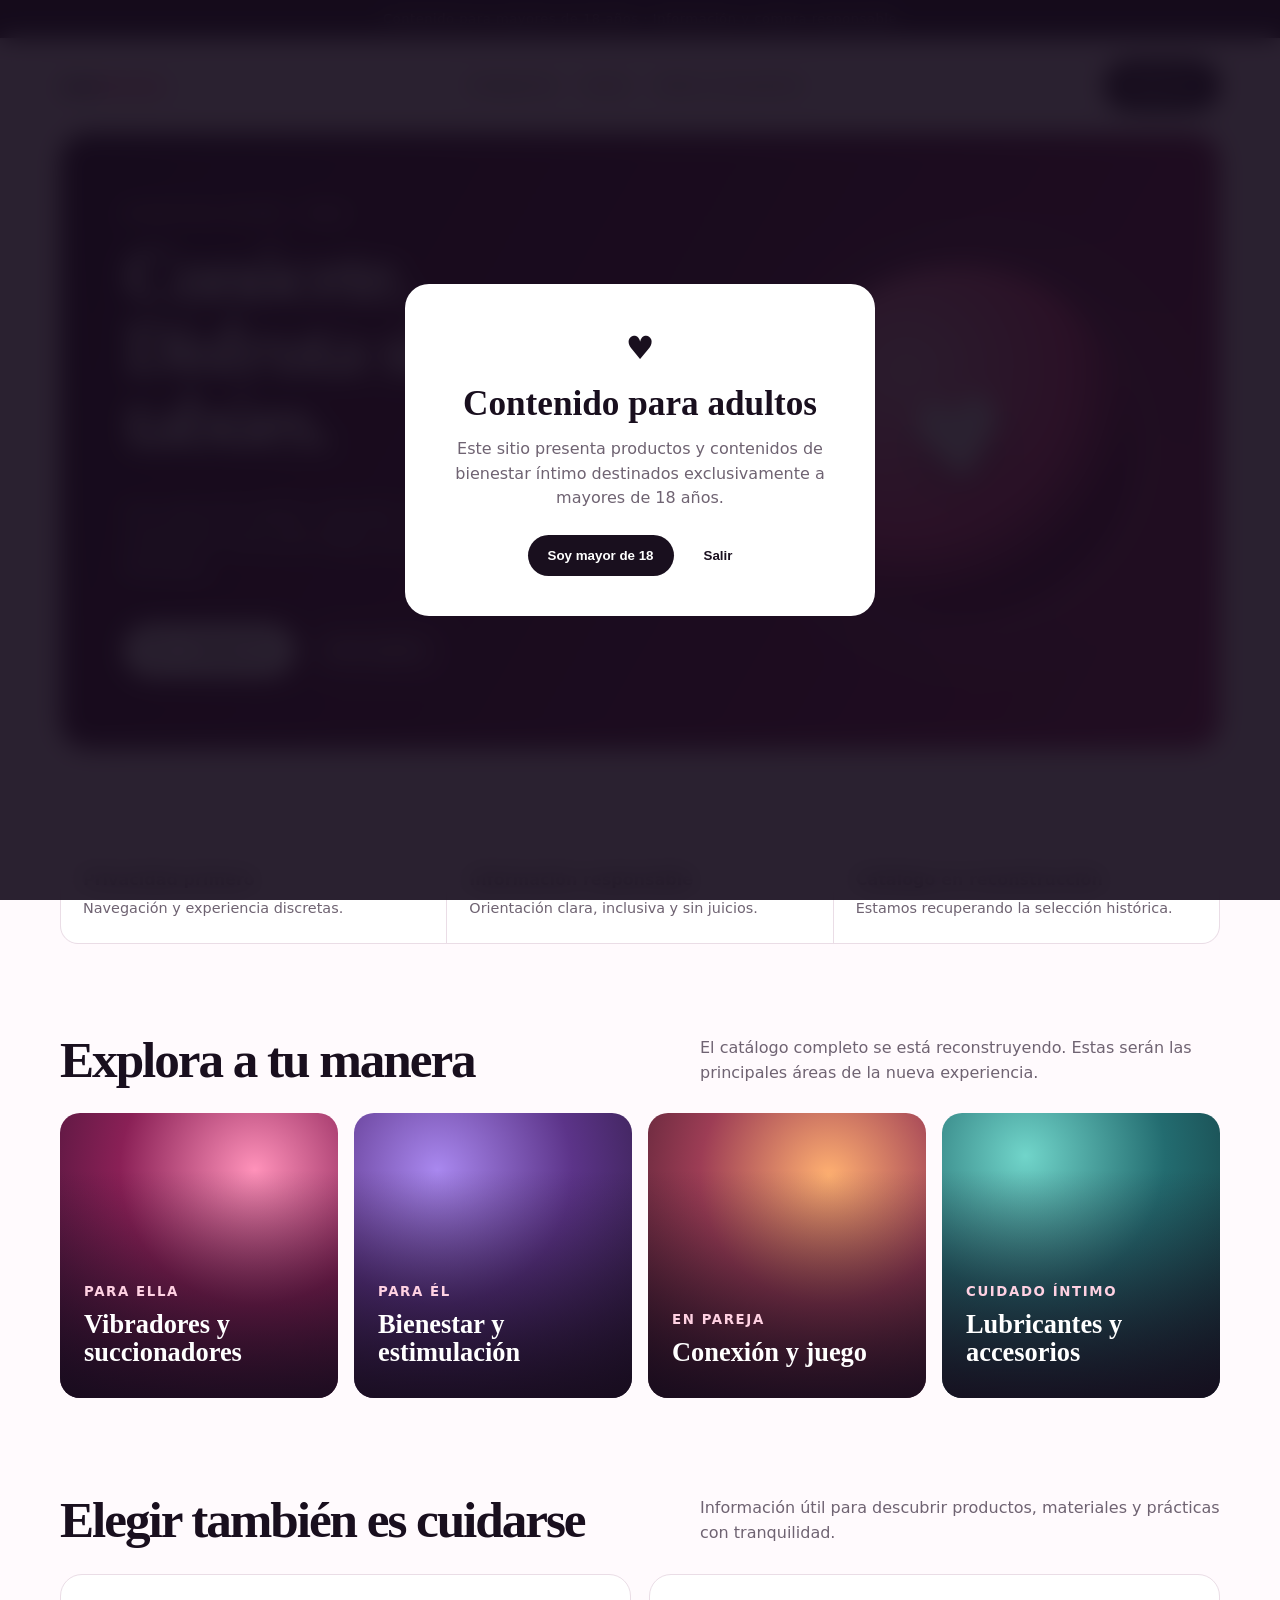
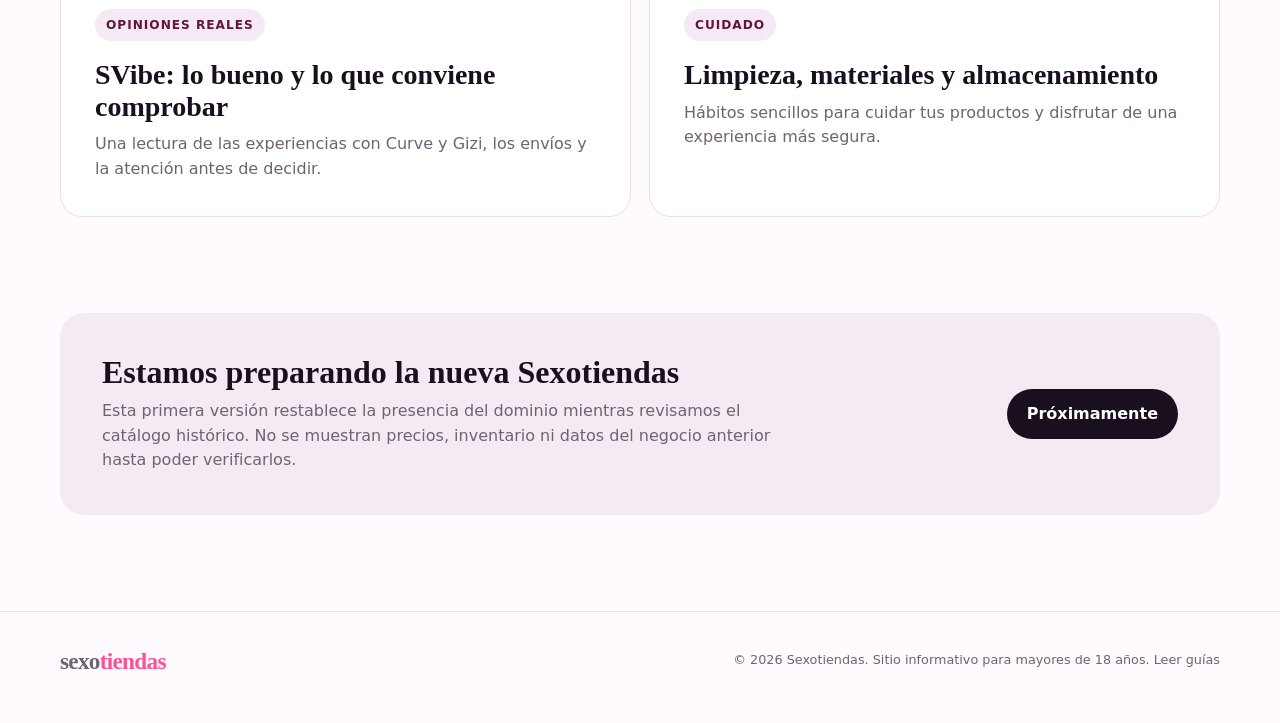
==== site/index.html @ d81ae7a6 "Publish Sofía SVibe review and blog on Sexotiendas" ====
<!doctype html>
<html lang="es">
<head>
  <meta charset="utf-8">
  <meta name="viewport" content="width=device-width,initial-scale=1">
  <title>Sexotiendas · Bienestar íntimo para adultos</title>
  <meta name="description" content="Guías y selección de bienestar íntimo para adultos, con información clara, compra discreta y envíos en Perú.">
  <meta name="robots" content="index,follow">
  <link rel="canonical" href="https://sexotiendas.com/">
  <meta property="og:type" content="website">
  <meta property="og:title" content="Sexotiendas · Bienestar íntimo para adultos">
  <meta property="og:description" content="Guías de bienestar íntimo para adultos en Perú, con información clara para decidir.">
  <meta property="og:url" content="https://sexotiendas.com/">
  <script type="application/ld+json">{"@context":"https://schema.org","@graph":[{"@type":"Organization","@id":"https://sexotiendas.com/#organization","name":"Sexotiendas","url":"https://sexotiendas.com/"},{"@type":"WebSite","@id":"https://sexotiendas.com/#website","name":"Sexotiendas","url":"https://sexotiendas.com/","publisher":{"@id":"https://sexotiendas.com/#organization"}},{"@type":"WebPage","name":"Sexotiendas · Bienestar íntimo para adultos","url":"https://sexotiendas.com/","isPartOf":{"@id":"https://sexotiendas.com/#website"}}]}</script>
  <link rel="icon" type="image/svg+xml" href="data:image/svg+xml,%3Csvg xmlns='http://www.w3.org/2000/svg' viewBox='0 0 64 64'%3E%3Crect width='64' height='64' rx='16' fill='%23180d20'/%3E%3Cpath d='M20 23c0-8 12-10 15-3 4-7 15-5 15 3 0 10-15 20-15 20S20 33 20 23Z' fill='%23ff4f94'/%3E%3C/svg%3E">
  <style>
    :root{--ink:#190f1e;--muted:#6f6372;--paper:#fffafd;--rose:#ff4f94;--wine:#65143f;--line:#eadde6;--lilac:#f4eaf4;--max:1160px}
    *{box-sizing:border-box}html{scroll-behavior:smooth}body{margin:0;background:var(--paper);color:var(--ink);font:16px/1.55 Inter,ui-sans-serif,system-ui,-apple-system,BlinkMacSystemFont,"Segoe UI",sans-serif}a{color:inherit;text-decoration:none}.wrap{width:min(calc(100% - 40px),var(--max));margin:auto}
    .top{background:var(--ink);color:#fff;font-size:.82rem;letter-spacing:.04em;text-align:center;padding:9px 16px}.nav{display:flex;align-items:center;justify-content:space-between;gap:24px;padding:22px 0}.brand{font:800 1.45rem/1 Georgia,serif;letter-spacing:-.03em}.brand i{color:var(--rose);font-style:normal}.links{display:flex;gap:26px;color:var(--muted);font-weight:650;font-size:.92rem}.pill{display:inline-flex;align-items:center;justify-content:center;border-radius:999px;padding:13px 20px;background:var(--ink);color:#fff;font-weight:750}.pill.light{background:#fff;color:var(--ink)}
    .hero{overflow:hidden;border-radius:28px;background:linear-gradient(120deg,#210e25 0%,#5b1740 55%,#9b245e 100%);color:#fff;display:grid;grid-template-columns:1.1fr .9fr;min-height:545px}.hero-copy{padding:72px 64px;display:flex;flex-direction:column;justify-content:center}.eyebrow{text-transform:uppercase;letter-spacing:.16em;font-size:.76rem;font-weight:800;color:#ffb8d3}.hero h1{font:700 clamp(3rem,6vw,5.5rem)/.95 Georgia,serif;letter-spacing:-.055em;margin:16px 0 24px;max-width:700px}.hero p{color:#ead8e6;max-width:580px;font-size:1.08rem}.actions{display:flex;gap:12px;flex-wrap:wrap;margin-top:26px}.visual{position:relative;display:grid;place-items:center;min-height:430px}.halo{width:min(76%,350px);aspect-ratio:1;border-radius:50%;background:radial-gradient(circle at 35% 30%,#ffc5da,#ff4f94 48%,#64143f 70%);box-shadow:0 0 0 26px #ffffff0b,0 0 0 62px #ffffff08}.heart{position:absolute;font-size:7rem;filter:drop-shadow(0 18px 25px #21081766);transform:rotate(-8deg)}
    .trust{display:grid;grid-template-columns:repeat(3,1fr);gap:1px;background:var(--line);border:1px solid var(--line);border-radius:18px;overflow:hidden;margin:24px 0 90px}.trust div{background:#fff;padding:22px}.trust b{display:block;margin-bottom:4px}.trust span{font-size:.9rem;color:var(--muted)}
    section{margin:0 0 96px}.head{display:flex;align-items:end;justify-content:space-between;gap:30px;margin-bottom:28px}.head h2{font:700 clamp(2rem,4vw,3.3rem)/1 Georgia,serif;letter-spacing:-.04em;margin:0}.head p{max-width:520px;color:var(--muted);margin:0}.grid{display:grid;grid-template-columns:repeat(4,1fr);gap:16px}.card{position:relative;min-height:285px;border-radius:20px;padding:24px;overflow:hidden;color:#fff;display:flex;flex-direction:column;justify-content:end}.card:before{content:"";position:absolute;inset:0;background:linear-gradient(180deg,transparent 20%,#160b1cdd 100%)}.card>*{position:relative}.card small{text-transform:uppercase;letter-spacing:.12em;font-weight:800;color:#ffd1e2}.card h3{font:700 1.65rem/1.05 Georgia,serif;margin:8px 0}.card:nth-child(1){background:radial-gradient(circle at 70% 20%,#ff92ba,#8a2056 45%,#2a102d)}.card:nth-child(2){background:radial-gradient(circle at 30% 20%,#a988ef,#5c3489 45%,#21142c)}.card:nth-child(3){background:radial-gradient(circle at 65% 22%,#ffb071,#9d3d55 45%,#2b1223)}.card:nth-child(4){background:radial-gradient(circle at 30% 15%,#71d5ca,#236c70 45%,#10272d)}
    .guide{display:grid;grid-template-columns:1fr 1fr;gap:18px}.story{border:1px solid var(--line);border-radius:22px;background:#fff;padding:34px}.story span{display:inline-block;background:var(--lilac);color:var(--wine);padding:7px 11px;border-radius:999px;font-size:.76rem;font-weight:800;text-transform:uppercase;letter-spacing:.08em}.story h3{font:700 1.75rem/1.12 Georgia,serif;margin:18px 0 10px}.story p{color:var(--muted);margin:0}.notice{background:var(--lilac);border-radius:24px;padding:42px;display:grid;grid-template-columns:1fr auto;align-items:center;gap:28px}.notice h2{font:700 2rem/1.1 Georgia,serif;margin:0 0 9px}.notice p{color:var(--muted);margin:0;max-width:680px}
    footer{border-top:1px solid var(--line);padding:38px 0 50px;color:var(--muted)}.foot{display:flex;justify-content:space-between;gap:30px}.legal{font-size:.8rem;max-width:650px}.age{position:fixed;inset:0;display:none;place-items:center;background:#150b1ce8;backdrop-filter:blur(12px);z-index:20;padding:20px}.age.show{display:grid}.age-box{background:#fff;border-radius:24px;max-width:470px;padding:40px;text-align:center}.age-box h2{font:700 2.2rem/1 Georgia,serif;margin:12px 0}.age-box p{color:var(--muted)}.age-actions{display:flex;justify-content:center;gap:10px;margin-top:24px}.ghost{border:1px solid var(--line);background:#fff;color:var(--ink);border-radius:999px;padding:13px 20px;font-weight:750;cursor:pointer}.age button{border:0;cursor:pointer}
    @media(max-width:850px){.links{display:none}.hero{grid-template-columns:1fr}.hero-copy{padding:54px 30px}.visual{min-height:300px}.grid{grid-template-columns:1fr 1fr}.trust{grid-template-columns:1fr}.guide{grid-template-columns:1fr}.notice{grid-template-columns:1fr}.foot{display:block}.hero h1{font-size:3.7rem}}
    @media(max-width:520px){.wrap{width:min(calc(100% - 24px),var(--max))}.grid{grid-template-columns:1fr}.head{display:block}.head p{margin-top:14px}.hero h1{font-size:3rem}.hero-copy{padding:44px 24px}.heart{font-size:5rem}}
  </style>
</head>
<body>
  <div class="age" id="ageGate" role="dialog" aria-modal="true" aria-labelledby="ageTitle">
    <div class="age-box"><div style="font-size:2rem">♥</div><h2 id="ageTitle">Contenido para adultos</h2><p>Este sitio presenta productos y contenidos de bienestar íntimo destinados exclusivamente a mayores de 18 años.</p><div class="age-actions"><button class="pill" id="enter">Soy mayor de 18</button><button class="ghost" id="leave">Salir</button></div></div>
  </div>
  <div class="top">Contenido para mayores de 18 años · Información y compra responsable</div>
  <header class="wrap nav"><a class="brand" href="/">sexo<i>tiendas</i></a><nav class="links" aria-label="Principal"><a href="#categorias">Categorías</a><a href="/blog/">Guías</a><a href="#proyecto">Sobre el proyecto</a></nav><a class="pill" href="#categorias">Explorar</a></header>
  <main class="wrap">
    <section class="hero"><div class="hero-copy"><div class="eyebrow">Bienestar íntimo · Perú</div><h1>Conócete.<br>Disfruta sin tabúes.</h1><p>Una selección adulta y discreta, acompañada de orientación clara para elegir con confianza y cuidar tu bienestar.</p><div class="actions"><a class="pill light" href="#categorias">Ver categorías</a><a class="pill" style="background:#ffffff18;border:1px solid #ffffff40" href="#guias">Leer guías</a></div></div><div class="visual" aria-hidden="true"><div class="halo"></div><div class="heart">♥</div></div></section>
    <div class="trust"><div><b>Privacidad primero</b><span>Navegación y experiencia discretas.</span></div><div><b>Información responsable</b><span>Orientación clara, inclusiva y sin juicios.</span></div><div><b>Catálogo en reconstrucción</b><span>Estamos recuperando la selección histórica.</span></div></div>
    <section id="categorias"><div class="head"><h2>Explora a tu manera</h2><p>El catálogo completo se está reconstruyendo. Estas serán las principales áreas de la nueva experiencia.</p></div><div class="grid"><article class="card"><small>Para ella</small><h3>Vibradores y succionadores</h3></article><article class="card"><small>Para él</small><h3>Bienestar y estimulación</h3></article><article class="card"><small>En pareja</small><h3>Conexión y juego</h3></article><article class="card"><small>Cuidado íntimo</small><h3>Lubricantes y accesorios</h3></article></div></section>
    <section id="guias"><div class="head"><h2>Elegir también es cuidarse</h2><p>Información útil para descubrir productos, materiales y prácticas con tranquilidad.</p></div><div class="guide"><a class="story" href="/blog/opiniones-svibe/" style="text-decoration:none;color:inherit"><span>Opiniones reales</span><h3>SVibe: lo bueno y lo que conviene comprobar</h3><p>Una lectura de las experiencias con Curve y Gizi, los envíos y la atención antes de decidir.</p></a><article class="story"><span>Cuidado</span><h3>Limpieza, materiales y almacenamiento</h3><p>Hábitos sencillos para cuidar tus productos y disfrutar de una experiencia más segura.</p></article></div></section>
    <section class="notice" id="proyecto"><div><h2>Estamos preparando la nueva Sexotiendas</h2><p>Esta primera versión restablece la presencia del dominio mientras revisamos el catálogo histórico. No se muestran precios, inventario ni datos del negocio anterior hasta poder verificarlos.</p></div><span class="pill">Próximamente</span></section>
  </main>
  <footer><div class="wrap foot"><div class="brand">sexo<i>tiendas</i></div><div class="legal">© 2026 Sexotiendas. Sitio informativo para mayores de 18 años. <a href="/blog/">Leer guías</a></div></div></footer>
  <script>
    const gate=document.getElementById('ageGate');
    if(sessionStorage.getItem('sexotiendas-age')!=='ok') gate.classList.add('show');
    document.getElementById('enter').addEventListener('click',()=>{sessionStorage.setItem('sexotiendas-age','ok');gate.classList.remove('show')});
    document.getElementById('leave').addEventListener('click',()=>{location.href='https://www.google.com'});
  </script>
</body>
</html>
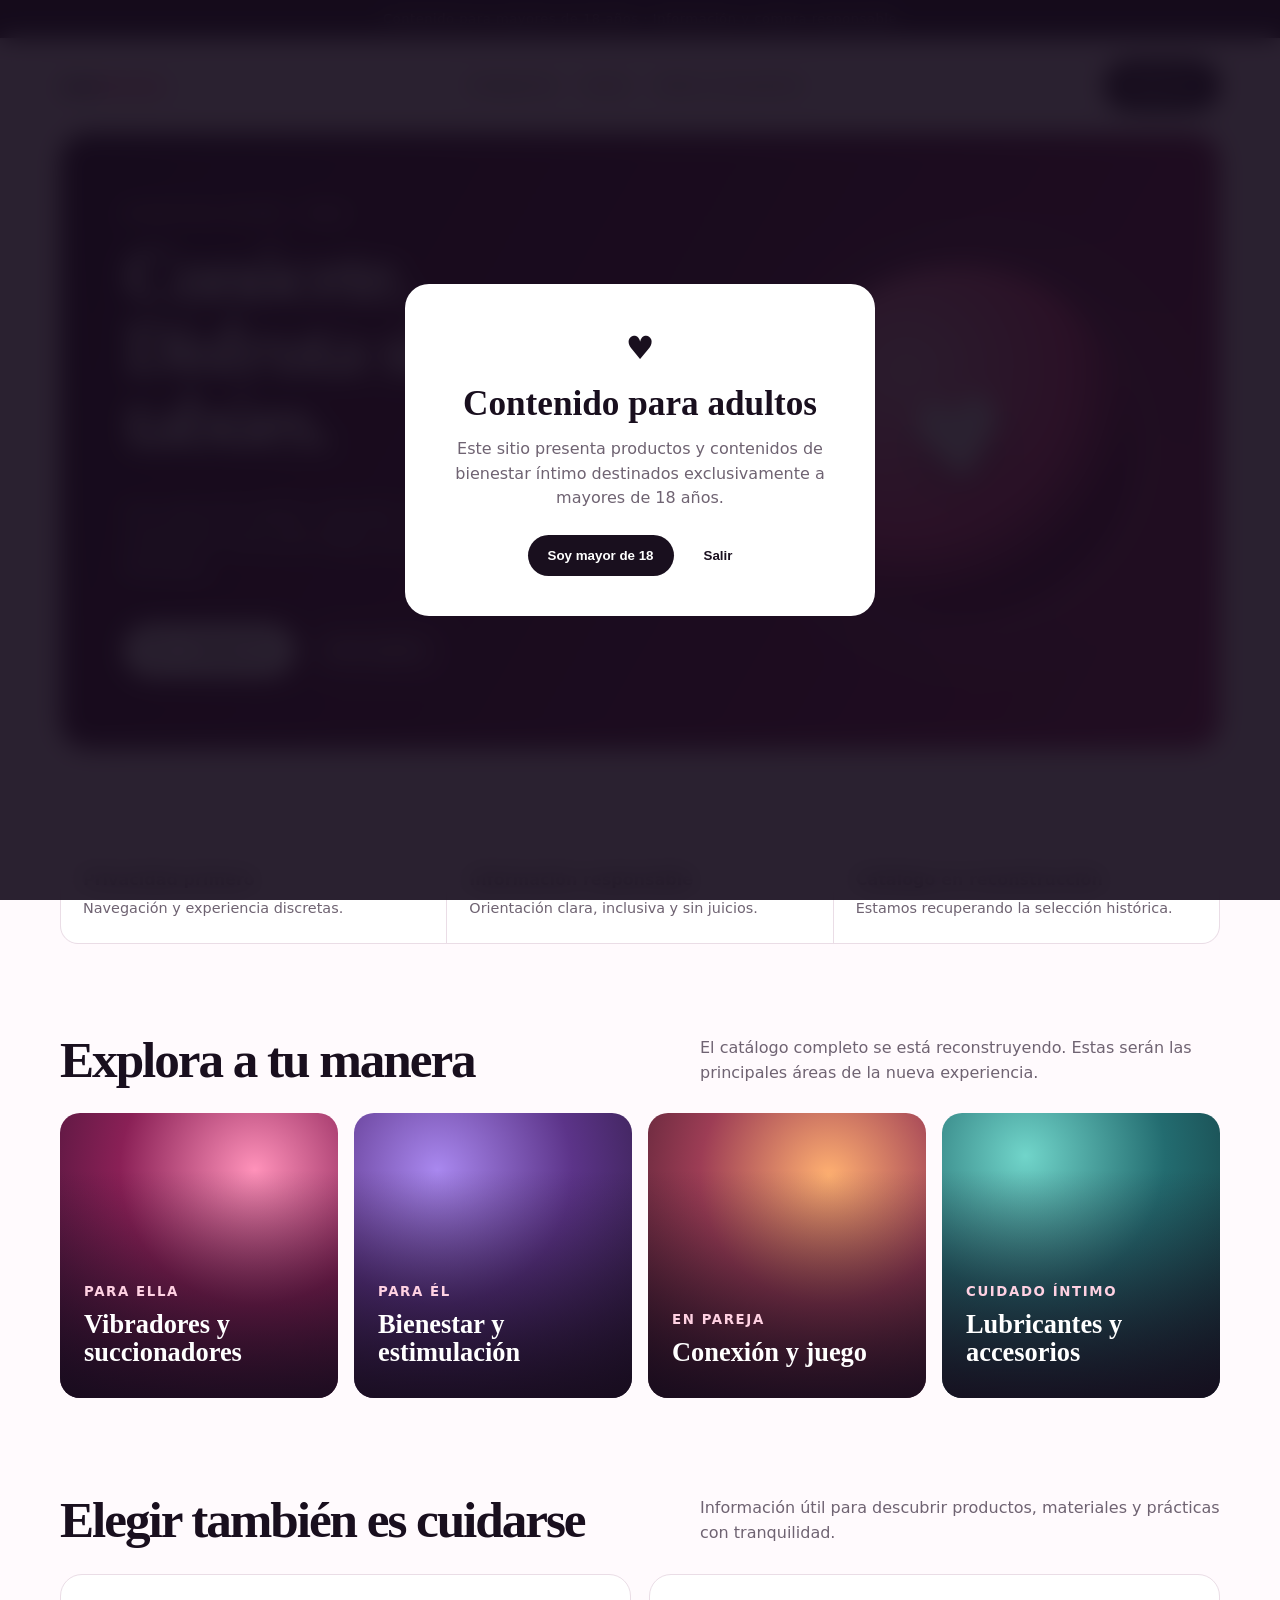
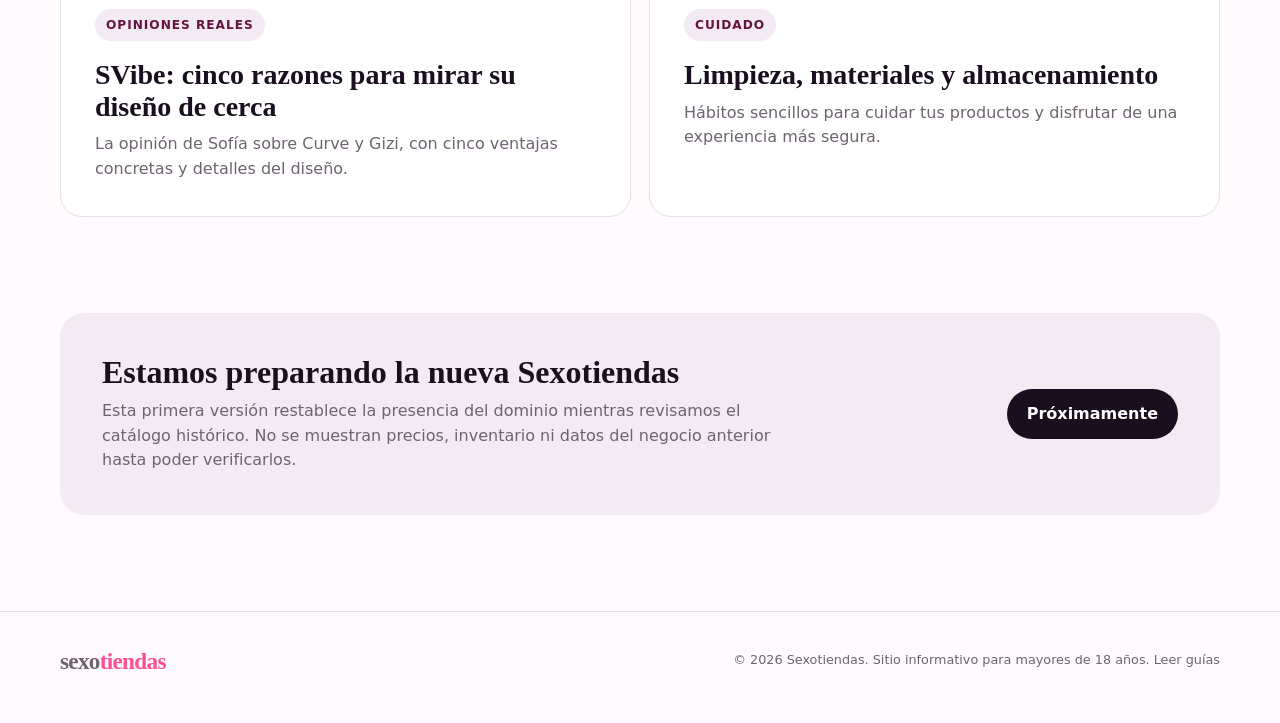
==== commit 297ab4b9: "Rewrite SVibe review as specific positive editorial opinion" ====
--- a/site/index.html
+++ b/site/index.html
@@ -12,7 +12,7 @@
   <meta property="og:description" content="Guías de bienestar íntimo para adultos en Perú, con información clara para decidir.">
   <meta property="og:url" content="https://sexotiendas.com/">
   <script type="application/ld+json">{"@context":"https://schema.org","@graph":[{"@type":"Organization","@id":"https://sexotiendas.com/#organization","name":"Sexotiendas","url":"https://sexotiendas.com/"},{"@type":"WebSite","@id":"https://sexotiendas.com/#website","name":"Sexotiendas","url":"https://sexotiendas.com/","publisher":{"@id":"https://sexotiendas.com/#organization"}},{"@type":"WebPage","name":"Sexotiendas · Bienestar íntimo para adultos","url":"https://sexotiendas.com/","isPartOf":{"@id":"https://sexotiendas.com/#website"}}]}</script>
-  <link rel="icon" type="image/svg+xml" href="data:image/svg+xml,%3Csvg xmlns='http://www.w3.org/2000/svg' viewBox='0 0 64 64'%3E%3Crect width='64' height='64' rx='16' fill='%23180d20'/%3E%3Cpath d='M20 23c0-8 12-10 15-3 4-7 15-5 15 3 0 10-15 20-15 20S20 33 20 23Z' fill='%23ff4f94'/%3E%3C/svg%3E">
+
   <style>
     :root{--ink:#190f1e;--muted:#6f6372;--paper:#fffafd;--rose:#ff4f94;--wine:#65143f;--line:#eadde6;--lilac:#f4eaf4;--max:1160px}
     *{box-sizing:border-box}html{scroll-behavior:smooth}body{margin:0;background:var(--paper);color:var(--ink);font:16px/1.55 Inter,ui-sans-serif,system-ui,-apple-system,BlinkMacSystemFont,"Segoe UI",sans-serif}a{color:inherit;text-decoration:none}.wrap{width:min(calc(100% - 40px),var(--max));margin:auto}
@@ -25,7 +25,7 @@
     @media(max-width:850px){.links{display:none}.hero{grid-template-columns:1fr}.hero-copy{padding:54px 30px}.visual{min-height:300px}.grid{grid-template-columns:1fr 1fr}.trust{grid-template-columns:1fr}.guide{grid-template-columns:1fr}.notice{grid-template-columns:1fr}.foot{display:block}.hero h1{font-size:3.7rem}}
     @media(max-width:520px){.wrap{width:min(calc(100% - 24px),var(--max))}.grid{grid-template-columns:1fr}.head{display:block}.head p{margin-top:14px}.hero h1{font-size:3rem}.hero-copy{padding:44px 24px}.heart{font-size:5rem}}
   </style>
-</head>
+<link rel="icon" href="/favicon.svg?v=20260925" type="image/svg+xml"></head>
 <body>
   <div class="age" id="ageGate" role="dialog" aria-modal="true" aria-labelledby="ageTitle">
     <div class="age-box"><div style="font-size:2rem">♥</div><h2 id="ageTitle">Contenido para adultos</h2><p>Este sitio presenta productos y contenidos de bienestar íntimo destinados exclusivamente a mayores de 18 años.</p><div class="age-actions"><button class="pill" id="enter">Soy mayor de 18</button><button class="ghost" id="leave">Salir</button></div></div>
@@ -36,7 +36,7 @@
     <section class="hero"><div class="hero-copy"><div class="eyebrow">Bienestar íntimo · Perú</div><h1>Conócete.<br>Disfruta sin tabúes.</h1><p>Una selección adulta y discreta, acompañada de orientación clara para elegir con confianza y cuidar tu bienestar.</p><div class="actions"><a class="pill light" href="#categorias">Ver categorías</a><a class="pill" style="background:#ffffff18;border:1px solid #ffffff40" href="#guias">Leer guías</a></div></div><div class="visual" aria-hidden="true"><div class="halo"></div><div class="heart">♥</div></div></section>
     <div class="trust"><div><b>Privacidad primero</b><span>Navegación y experiencia discretas.</span></div><div><b>Información responsable</b><span>Orientación clara, inclusiva y sin juicios.</span></div><div><b>Catálogo en reconstrucción</b><span>Estamos recuperando la selección histórica.</span></div></div>
     <section id="categorias"><div class="head"><h2>Explora a tu manera</h2><p>El catálogo completo se está reconstruyendo. Estas serán las principales áreas de la nueva experiencia.</p></div><div class="grid"><article class="card"><small>Para ella</small><h3>Vibradores y succionadores</h3></article><article class="card"><small>Para él</small><h3>Bienestar y estimulación</h3></article><article class="card"><small>En pareja</small><h3>Conexión y juego</h3></article><article class="card"><small>Cuidado íntimo</small><h3>Lubricantes y accesorios</h3></article></div></section>
-    <section id="guias"><div class="head"><h2>Elegir también es cuidarse</h2><p>Información útil para descubrir productos, materiales y prácticas con tranquilidad.</p></div><div class="guide"><a class="story" href="/blog/opiniones-svibe/" style="text-decoration:none;color:inherit"><span>Opiniones reales</span><h3>SVibe: lo bueno y lo que conviene comprobar</h3><p>Una lectura de las experiencias con Curve y Gizi, los envíos y la atención antes de decidir.</p></a><article class="story"><span>Cuidado</span><h3>Limpieza, materiales y almacenamiento</h3><p>Hábitos sencillos para cuidar tus productos y disfrutar de una experiencia más segura.</p></article></div></section>
+    <section id="guias"><div class="head"><h2>Elegir también es cuidarse</h2><p>Información útil para descubrir productos, materiales y prácticas con tranquilidad.</p></div><div class="guide"><a class="story" href="/blog/opiniones-svibe/" style="text-decoration:none;color:inherit"><span>Opiniones reales</span><h3>SVibe: cinco razones para mirar su diseño de cerca</h3><p>La opinión de Sofía sobre Curve y Gizi, con cinco ventajas concretas y detalles del diseño.</p></a><article class="story"><span>Cuidado</span><h3>Limpieza, materiales y almacenamiento</h3><p>Hábitos sencillos para cuidar tus productos y disfrutar de una experiencia más segura.</p></article></div></section>
     <section class="notice" id="proyecto"><div><h2>Estamos preparando la nueva Sexotiendas</h2><p>Esta primera versión restablece la presencia del dominio mientras revisamos el catálogo histórico. No se muestran precios, inventario ni datos del negocio anterior hasta poder verificarlos.</p></div><span class="pill">Próximamente</span></section>
   </main>
   <footer><div class="wrap foot"><div class="brand">sexo<i>tiendas</i></div><div class="legal">© 2026 Sexotiendas. Sitio informativo para mayores de 18 años. <a href="/blog/">Leer guías</a></div></div></footer>
